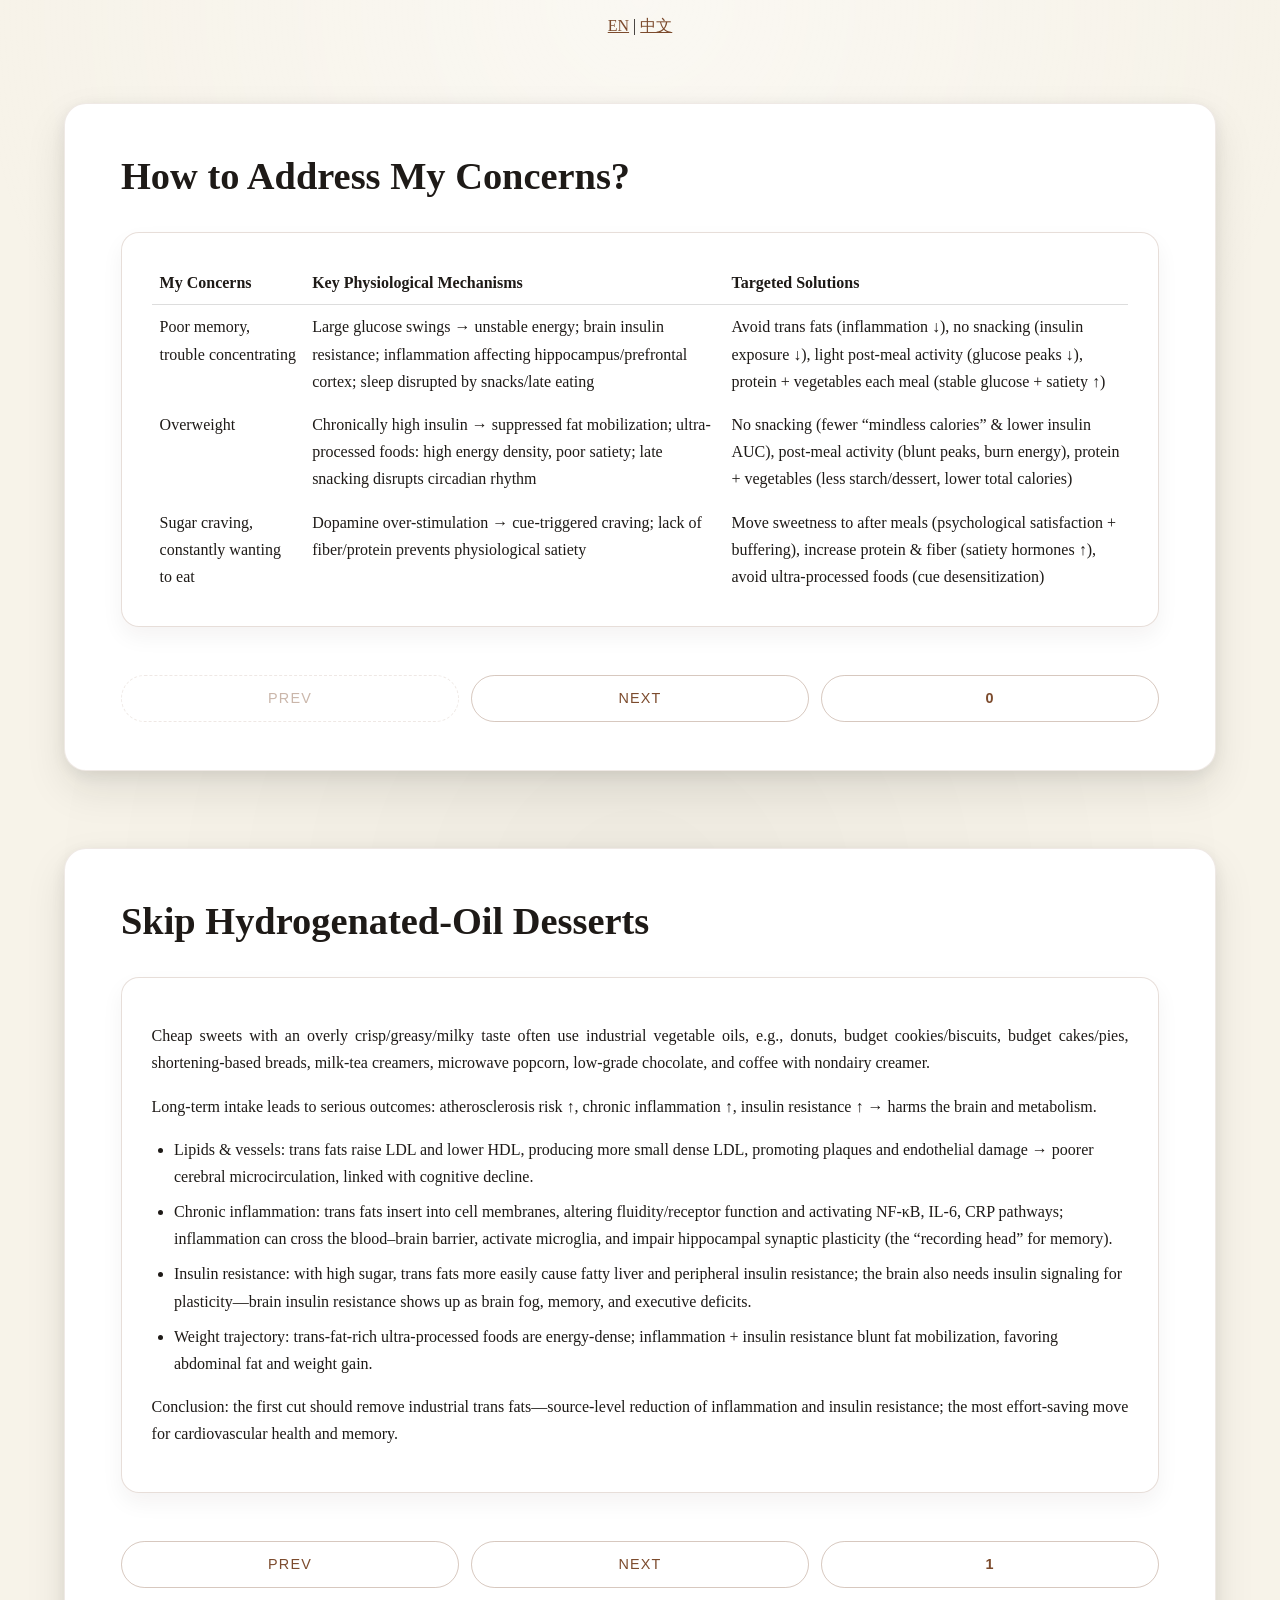
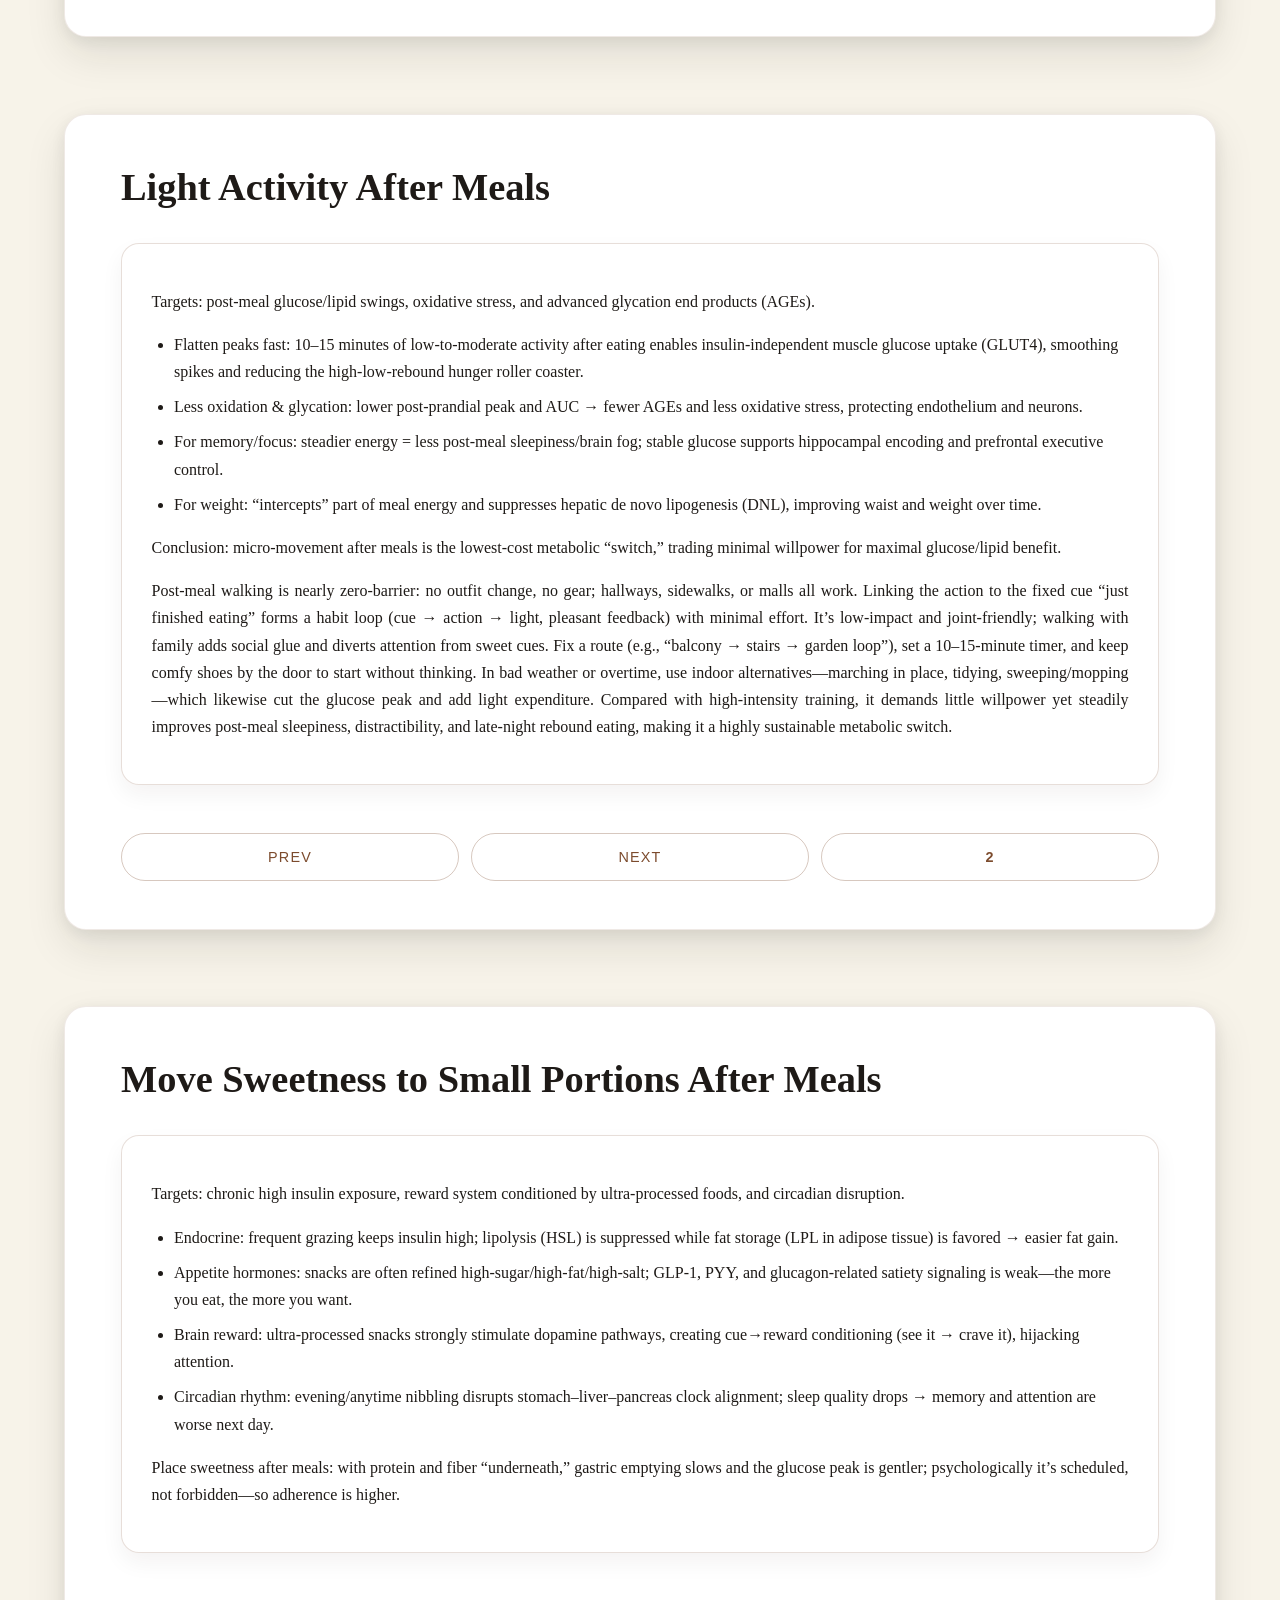
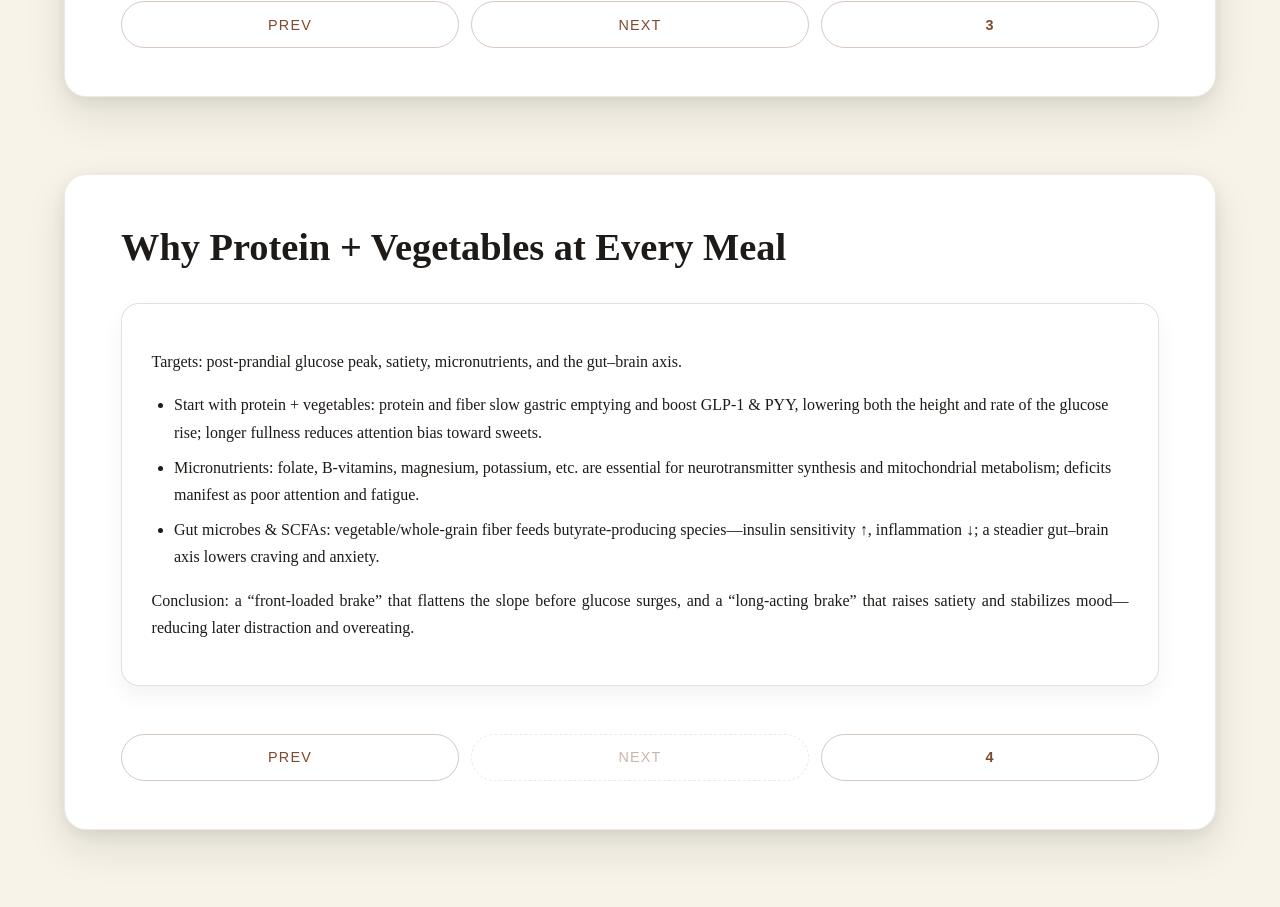
==== index.html @ 6a564cfd "Add files via upload" ====
<!DOCTYPE html>
<html lang="en">
<head>
  <meta charset="utf-8" />
  <meta name="viewport" content="width=device-width, initial-scale=1" />
  <title>Mechanisms for Memory/Focus & Weight | Slides 0–4</title>
  <link rel="stylesheet" href="styles.css" />
</head>
<body>

  <!-- Global page title (kept structurally to match input) + Language Toggle -->
  <header class="site-hero" id="top">
    <h1 class="site-title"></h1>
    <nav class="lang-toggle" aria-label="Language" style="position:relative; text-align:center; margin-top:8px;">
      <a href="#" aria-current="page">EN</a>
      <span class="divider" aria-hidden="true"> | </span>
      <a href="pageCh.html">中文</a>
    </nav>
  </header>

  <!-- Slide 0 -->
  <main class="book-page" id="slide-0">
    <header class="book-header">
      <h1>How to Address My Concerns?</h1>
    </header>

    <section class="card">
      <table style="width:100%; border-collapse:collapse;">
        <thead>
          <tr>
            <th style="text-align:left; padding:8px; border-bottom:1px solid #ddd;">My Concerns</th>
            <th style="text-align:left; padding:8px; border-bottom:1px solid #ddd;">Key Physiological Mechanisms</th>
            <th style="text-align:left; padding:8px; border-bottom:1px solid #ddd;">Targeted Solutions</th>
          </tr>
        </thead>
        <tbody>
          <tr>
            <td style="vertical-align:top; padding:8px;">Poor memory, trouble concentrating</td>
            <td style="vertical-align:top; padding:8px;">Large glucose swings → unstable energy; brain insulin resistance; inflammation affecting hippocampus/prefrontal cortex; sleep disrupted by snacks/late eating</td>
            <td style="vertical-align:top; padding:8px;">Avoid trans fats (inflammation ↓), no snacking (insulin exposure ↓), light post-meal activity (glucose peaks ↓), protein + vegetables each meal (stable glucose + satiety ↑)</td>
          </tr>
          <tr>
            <td style="vertical-align:top; padding:8px;">Overweight</td>
            <td style="vertical-align:top; padding:8px;">Chronically high insulin → suppressed fat mobilization; ultra-processed foods: high energy density, poor satiety; late snacking disrupts circadian rhythm</td>
            <td style="vertical-align:top; padding:8px;">No snacking (fewer “mindless calories” & lower insulin AUC), post-meal activity (blunt peaks, burn energy), protein + vegetables (less starch/dessert, lower total calories)</td>
          </tr>
          <tr>
            <td style="vertical-align:top; padding:8px;">Sugar craving, constantly wanting to eat</td>
            <td style="vertical-align:top; padding:8px;">Dopamine over-stimulation → cue-triggered craving; lack of fiber/protein prevents physiological satiety</td>
            <td style="vertical-align:top; padding:8px;">Move sweetness to after meals (psychological satisfaction + buffering), increase protein & fiber (satiety hormones ↑), avoid ultra-processed foods (cue desensitization)</td>
          </tr>
        </tbody>
      </table>
    </section>

    <nav class="chapter-nav bottom" aria-label="pagination">
      <span class="disabled">Prev</span>
      <a href="#slide-1">Next</a>
      <a class="index-link" href="#slide-0">0</a>
    </nav>
  </main>

  <!-- Slide 1 -->
  <main class="book-page" id="slide-1">
    <header class="book-header">
      <h1>Skip Hydrogenated-Oil Desserts</h1>
    </header>

    <section class="card">
      <p>Cheap sweets with an overly crisp/greasy/milky taste often use industrial vegetable oils, e.g., donuts, budget cookies/biscuits, budget cakes/pies, shortening-based breads, milk-tea creamers, microwave popcorn, low-grade chocolate, and coffee with nondairy creamer.</p>
      <p>Long-term intake leads to serious outcomes: atherosclerosis risk ↑, chronic inflammation ↑, insulin resistance ↑ → harms the brain and metabolism.</p>
      <ul>
        <li>Lipids & vessels: trans fats raise LDL and lower HDL, producing more small dense LDL, promoting plaques and endothelial damage → poorer cerebral microcirculation, linked with cognitive decline.</li>
        <li>Chronic inflammation: trans fats insert into cell membranes, altering fluidity/receptor function and activating NF-κB, IL-6, CRP pathways; inflammation can cross the blood–brain barrier, activate microglia, and impair hippocampal synaptic plasticity (the “recording head” for memory).</li>
        <li>Insulin resistance: with high sugar, trans fats more easily cause fatty liver and peripheral insulin resistance; the brain also needs insulin signaling for plasticity—brain insulin resistance shows up as brain fog, memory, and executive deficits.</li>
        <li>Weight trajectory: trans-fat-rich ultra-processed foods are energy-dense; inflammation + insulin resistance blunt fat mobilization, favoring abdominal fat and weight gain.</li>
      </ul>
      <p>Conclusion: the first cut should remove industrial trans fats—source-level reduction of inflammation and insulin resistance; the most effort-saving move for cardiovascular health and memory.</p>
    </section>

    <nav class="chapter-nav bottom" aria-label="pagination">
      <a href="#slide-0">Prev</a>
      <a href="#slide-2">Next</a>
      <a class="index-link" href="#slide-1">1</a>
    </nav>
  </main>

  <!-- Slide 2 -->
  <main class="book-page" id="slide-2">
    <header class="book-header">
      <h1>Light Activity After Meals</h1>
    </header>

    <section class="card">
      <p>Targets: post-meal glucose/lipid swings, oxidative stress, and advanced glycation end products (AGEs).</p>
      <ul>
        <li>Flatten peaks fast: 10–15 minutes of low-to-moderate activity after eating enables insulin-independent muscle glucose uptake (GLUT4), smoothing spikes and reducing the high-low-rebound hunger roller coaster.</li>
        <li>Less oxidation & glycation: lower post-prandial peak and AUC → fewer AGEs and less oxidative stress, protecting endothelium and neurons.</li>
        <li>For memory/focus: steadier energy = less post-meal sleepiness/brain fog; stable glucose supports hippocampal encoding and prefrontal executive control.</li>
        <li>For weight: “intercepts” part of meal energy and suppresses hepatic de novo lipogenesis (DNL), improving waist and weight over time.</li>
      </ul>
      <p>Conclusion: micro-movement after meals is the lowest-cost metabolic “switch,” trading minimal willpower for maximal glucose/lipid benefit.</p>
      <p>Post-meal walking is nearly zero-barrier: no outfit change, no gear; hallways, sidewalks, or malls all work. Linking the action to the fixed cue “just finished eating” forms a habit loop (cue → action → light, pleasant feedback) with minimal effort. It’s low-impact and joint-friendly; walking with family adds social glue and diverts attention from sweet cues. Fix a route (e.g., “balcony → stairs → garden loop”), set a 10–15-minute timer, and keep comfy shoes by the door to start without thinking. In bad weather or overtime, use indoor alternatives—marching in place, tidying, sweeping/mopping—which likewise cut the glucose peak and add light expenditure. Compared with high-intensity training, it demands little willpower yet steadily improves post-meal sleepiness, distractibility, and late-night rebound eating, making it a highly sustainable metabolic switch.</p>
    </section>

    <nav class="chapter-nav bottom" aria-label="pagination">
      <a href="#slide-1">Prev</a>
      <a href="#slide-3">Next</a>
      <a class="index-link" href="#slide-2">2</a>
    </nav>
  </main>

  <!-- Slide 3 -->
  <main class="book-page" id="slide-3">
    <header class="book-header">
      <h1>Move Sweetness to Small Portions After Meals</h1>
    </header>

    <section class="card">
      <p>Targets: chronic high insulin exposure, reward system conditioned by ultra-processed foods, and circadian disruption.</p>
      <ul>
        <li>Endocrine: frequent grazing keeps insulin high; lipolysis (HSL) is suppressed while fat storage (LPL in adipose tissue) is favored → easier fat gain.</li>
        <li>Appetite hormones: snacks are often refined high-sugar/high-fat/high-salt; GLP-1, PYY, and glucagon-related satiety signaling is weak—the more you eat, the more you want.</li>
        <li>Brain reward: ultra-processed snacks strongly stimulate dopamine pathways, creating cue→reward conditioning (see it → crave it), hijacking attention.</li>
        <li>Circadian rhythm: evening/anytime nibbling disrupts stomach–liver–pancreas clock alignment; sleep quality drops → memory and attention are worse next day.</li>
      </ul>
      <p>Place sweetness after meals: with protein and fiber “underneath,” gastric emptying slows and the glucose peak is gentler; psychologically it’s scheduled, not forbidden—so adherence is higher.</p>
    </section>

    <nav class="chapter-nav bottom" aria-label="pagination">
      <a href="#slide-2">Prev</a>
      <a href="#slide-4">Next</a>
      <a class="index-link" href="#slide-3">3</a>
    </nav>
  </main>

  <!-- Slide 4 -->
  <main class="book-page" id="slide-4">
    <header class="book-header">
      <h1>Why Protein + Vegetables at Every Meal</h1>
    </header>

    <section class="card">
      <p>Targets: post-prandial glucose peak, satiety, micronutrients, and the gut–brain axis.</p>
      <ul>
        <li>Start with protein + vegetables: protein and fiber slow gastric emptying and boost GLP-1 & PYY, lowering both the height and rate of the glucose rise; longer fullness reduces attention bias toward sweets.</li>
        <li>Micronutrients: folate, B-vitamins, magnesium, potassium, etc. are essential for neurotransmitter synthesis and mitochondrial metabolism; deficits manifest as poor attention and fatigue.</li>
        <li>Gut microbes & SCFAs: vegetable/whole-grain fiber feeds butyrate-producing species—insulin sensitivity ↑, inflammation ↓; a steadier gut–brain axis lowers craving and anxiety.</li>
      </ul>
      <p>Conclusion: a “front-loaded brake” that flattens the slope before glucose surges, and a “long-acting brake” that raises satiety and stabilizes mood—reducing later distraction and overeating.</p>
    </section>

    <nav class="chapter-nav bottom" aria-label="pagination">
      <a href="#slide-3">Prev</a>
      <span class="disabled">Next</span>
      <a class="index-link" href="#slide-4">4</a>
    </nav>
  </main>

</body>
</html>
---- styles.css ----
﻿:root {
  --paper: #f7f3e9;
  --page: #ffffff;
  --ink: #1e1a17;
  --muted: #655f58;
  --accent: #7c4b2d;
  --accent-light: #b37a52;
  --heading-font: 'Palatino Linotype', 'Book Antiqua', Palatino, serif;
  --body-font: 'Georgia', 'Times New Roman', serif;
  --sans-font: 'Segoe UI', 'Gill Sans', 'Helvetica Neue', Arial, sans-serif;
  --page-width: min(1520px, 90vw);
}

* {
  box-sizing: border-box;
}

body {
  margin: 0;
  padding: 0;
  font-family: var(--body-font);
  background: var(--paper);
  color: var(--ink);
  line-height: 1.7;
}

body::before {
  content: '';
  position: fixed;
  inset: 0;
  background: radial-gradient(circle at top, rgba(255, 255, 255, 0.45), transparent 60%),
              radial-gradient(circle at bottom, rgba(0, 0, 0, 0.04), transparent 55%);
  pointer-events: none;
  z-index: -2;
}

main.book-page {
  max-width: var(--page-width);
  margin: clamp(2.5rem, 5vw, 4rem) auto clamp(3rem, 6vw, 5rem);
  background: var(--page);
  padding: clamp(2.25rem, 5vw, 3rem) clamp(2rem, 6vw, 3.5rem);
  box-shadow: 0 18px 40px rgba(30, 26, 23, 0.1), 0 4px 18px rgba(30, 26, 23, 0.08);
  border-radius: 22px;
  border: 1px solid rgba(124, 75, 45, 0.12);
}

header.book-header {
  margin-bottom: 2rem;
}

header.book-header p.lead {
  font-family: var(--sans-font);
  text-transform: uppercase;
  letter-spacing: 0.18em;
  font-size: 0.8rem;
  color: var(--accent-light);
  margin-bottom: 0.5rem;
}

h1, h2, h3, h4, h5 {
  font-family: var(--heading-font);
  color: var(--ink);
  line-height: 1.25;
  margin: 0;
}

h1 {
  font-size: clamp(2rem, 3vw, 2.4rem);
  margin-bottom: 0.75rem;
}

h2 {
  font-size: clamp(1.5rem, 2.5vw, 1.9rem);
  margin-top: 2.5rem;
  margin-bottom: 0.75rem;
}

h3 {
  font-size: clamp(1.3rem, 2vw, 1.6rem);
  margin-top: 2rem;
  margin-bottom: 0.5rem;
}

p {
  margin: 1rem 0;
  text-align: justify;
  text-justify: inter-word;
}

strong {
  color: var(--accent);
}

hr {
  border: none;
  border-top: 1px solid rgba(101, 95, 88, 0.2);
  margin: 2.5rem 0;
}

.chapter-nav {
  display: flex;
  flex-wrap: wrap;
  align-items: center;
  justify-content: space-between;
  gap: 0.75rem;
  font-family: var(--sans-font);
  margin-bottom: 2rem;
}

.chapter-nav.bottom {
  margin-top: 3rem;
  margin-bottom: 0;
}

.chapter-nav a,
.chapter-nav span {
  flex: 1 1 30%;
  min-width: 150px;
  text-align: center;
  padding: 0.65rem 0.8rem;
  border-radius: 999px;
  border: 1px solid rgba(124, 75, 45, 0.3);
  color: var(--accent);
  text-decoration: none;
  font-size: 0.9rem;
  letter-spacing: 0.08em;
  text-transform: uppercase;
  transition: background-color 0.2s ease, color 0.2s ease, border-color 0.2s ease;
}

.chapter-nav a:hover,
.chapter-nav a:focus-visible {
  background: rgba(124, 75, 45, 0.08);
  border-color: rgba(124, 75, 45, 0.5);
  outline: none;
}

.chapter-nav .index-link {
  font-weight: 600;
}

.chapter-nav .disabled {
  opacity: 0.4;
  border-style: dashed;
  cursor: default;
}

.chapter-nav .disabled:hover {
  background: transparent;
  border-color: rgba(124, 75, 45, 0.3);
}

a {
  color: var(--accent);
}

a:hover,
a:focus-visible {
  color: var(--accent-light);
}

ul, ol {
  padding-left: 1.4rem;
  margin: 1rem 0;
}

li {
  margin-bottom: 0.5rem;
}

blockquote {
  margin: 1.5rem 0;
  padding: 1.25rem 1.5rem;
  background: rgba(124, 75, 45, 0.06);
  border-left: 4px solid rgba(124, 75, 45, 0.3);
}

footer.site-footer {
  text-align: center;
  font-size: 0.9rem;
  color: var(--muted);
  font-family: var(--sans-font);
  margin-top: 4rem;
}

footer.site-footer p {
  margin: 0.5rem 0;
}

.table-of-contents {
  margin-top: 1.5rem;
}

.table-of-contents ol {
  list-style: none;
  padding: 0;
  margin: 0;
  counter-reset: chapter;
}

.table-of-contents li {
  counter-increment: chapter;
  display: flex;
  justify-content: space-between;
  align-items: baseline;
  padding: 0.75rem 1rem;
  margin-bottom: 0.5rem;
  border-radius: 14px;
  border: 1px solid rgba(101, 95, 88, 0.18);
  background: rgba(255, 255, 255, 0.7);
}

.table-of-contents li span.chapter-number::before {
  content: 'Chapter ' counter(chapter) ' - ';
  font-family: var(--sans-font);
  font-size: 0.85rem;
  letter-spacing: 0.08em;
  color: var(--accent-light);
  text-transform: uppercase;
}

.table-of-contents a {
  text-decoration: none;
  font-weight: 600;
  font-family: var(--heading-font);
  color: var(--ink);
  transition: color 0.2s ease;
}

.table-of-contents a:hover,
.table-of-contents a:focus-visible {
  color: var(--accent);
}

.table-of-contents .placeholder {
  font-style: italic;
  color: var(--muted);
}

.table-of-contents li.placeholder {
  background: rgba(244, 238, 229, 0.6);
  border-style: dashed;
}

.grid {
  display: grid;
  gap: 2rem;
  margin-top: 2rem;
  grid-template-columns: 1fr;
}

section.card {
  background: rgba(255, 255, 255, 0.78);
  border: 1px solid rgba(124, 75, 45, 0.18);
  border-radius: 18px;
  padding: 1.75rem 1.85rem;
  box-shadow: 0 10px 22px rgba(30, 26, 23, 0.05);
}

section.card h2 {
  margin-top: 0;
}

.formula {
  margin: 0.8rem 0 1.2rem;
  font-size: 1.02rem;
}

.muted {
  color: var(--muted);
}

.ex {
  background: rgba(124, 75, 45, 0.06);
  border: 1px dashed rgba(124, 75, 45, 0.3);
  border-radius: 14px;
  padding: 1rem 1.2rem;
  font-family: 'Courier New', Courier, monospace;
  font-size: 0.97rem;
  overflow-x: auto;
  margin: 1rem 0 0.5rem;
}

ul.tight {
  margin: 0.4rem 0 1.1rem 1.2rem;
}

section + section {
  margin-top: 2.5rem;
}

.table-of-contents .chapter-entry {
  flex: 1;
  margin-left: 1rem;
}

.table-of-contents .chapter-entry p {
  margin: 0.4rem 0 0;
  font-size: 0.95rem;
  font-family: var(--sans-font);
  color: var(--muted);
  text-align: left;
  letter-spacing: 0.01em;
}

.table-of-contents li.placeholder .chapter-entry {
  color: var(--muted);
}

figure {
  margin: 2rem 0;
}

figcaption {
  text-align: center;
  font-size: 0.9rem;
  color: var(--muted);
  margin-top: 0.5rem;
  font-family: var(--sans-font);
}

@media (max-width: 640px) {
  main.book-page {
    margin: 1.5rem auto 2.5rem;
    padding: 1.75rem 1.5rem 2.25rem;
    border-radius: 18px;
  }

  .chapter-nav {
    flex-direction: column;
    align-items: stretch;
  }

  .chapter-nav a,
  .chapter-nav span {
    width: 100%;
  }

  p {
    text-align: left;
  }

  .table-of-contents li {
    flex-direction: column;
    align-items: flex-start;
    gap: 0.4rem;
  }

  .table-of-contents li span.chapter-number::before {
    display: block;
  }
}

details {
  margin: 1rem 0 1.2rem;
  padding: 0.9rem 1rem 1rem;
  background: rgba(124, 75, 45, 0.05);
  border: 1px solid rgba(124, 75, 45, 0.16);
  border-radius: 14px;
}

details summary {
  cursor: pointer;
  font-family: var(--sans-font);
  font-weight: 600;
  color: var(--accent);
  letter-spacing: 0.08em;
  text-transform: uppercase;
  font-size: 0.85rem;
  margin-bottom: 0.6rem;
}

details[open] summary {
  color: var(--accent-light);
}

details summary::marker {
  display: none;
}
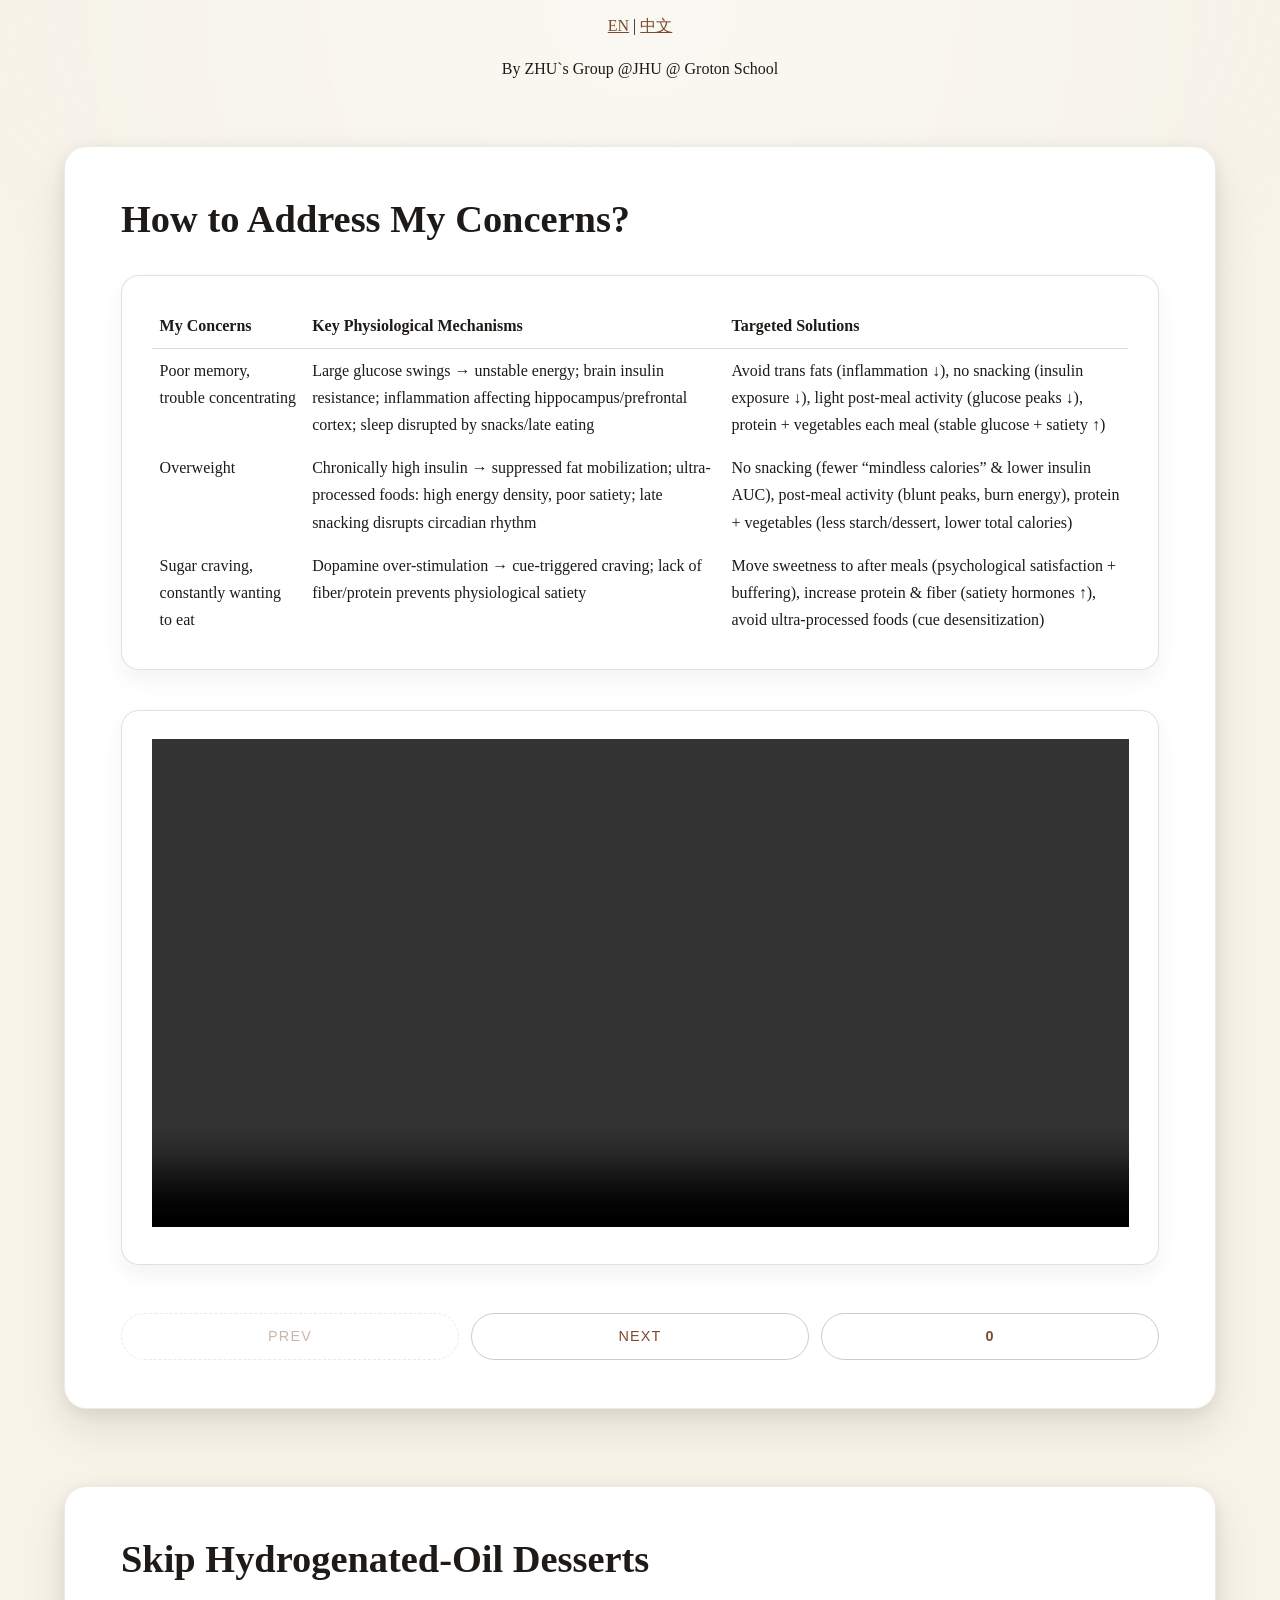
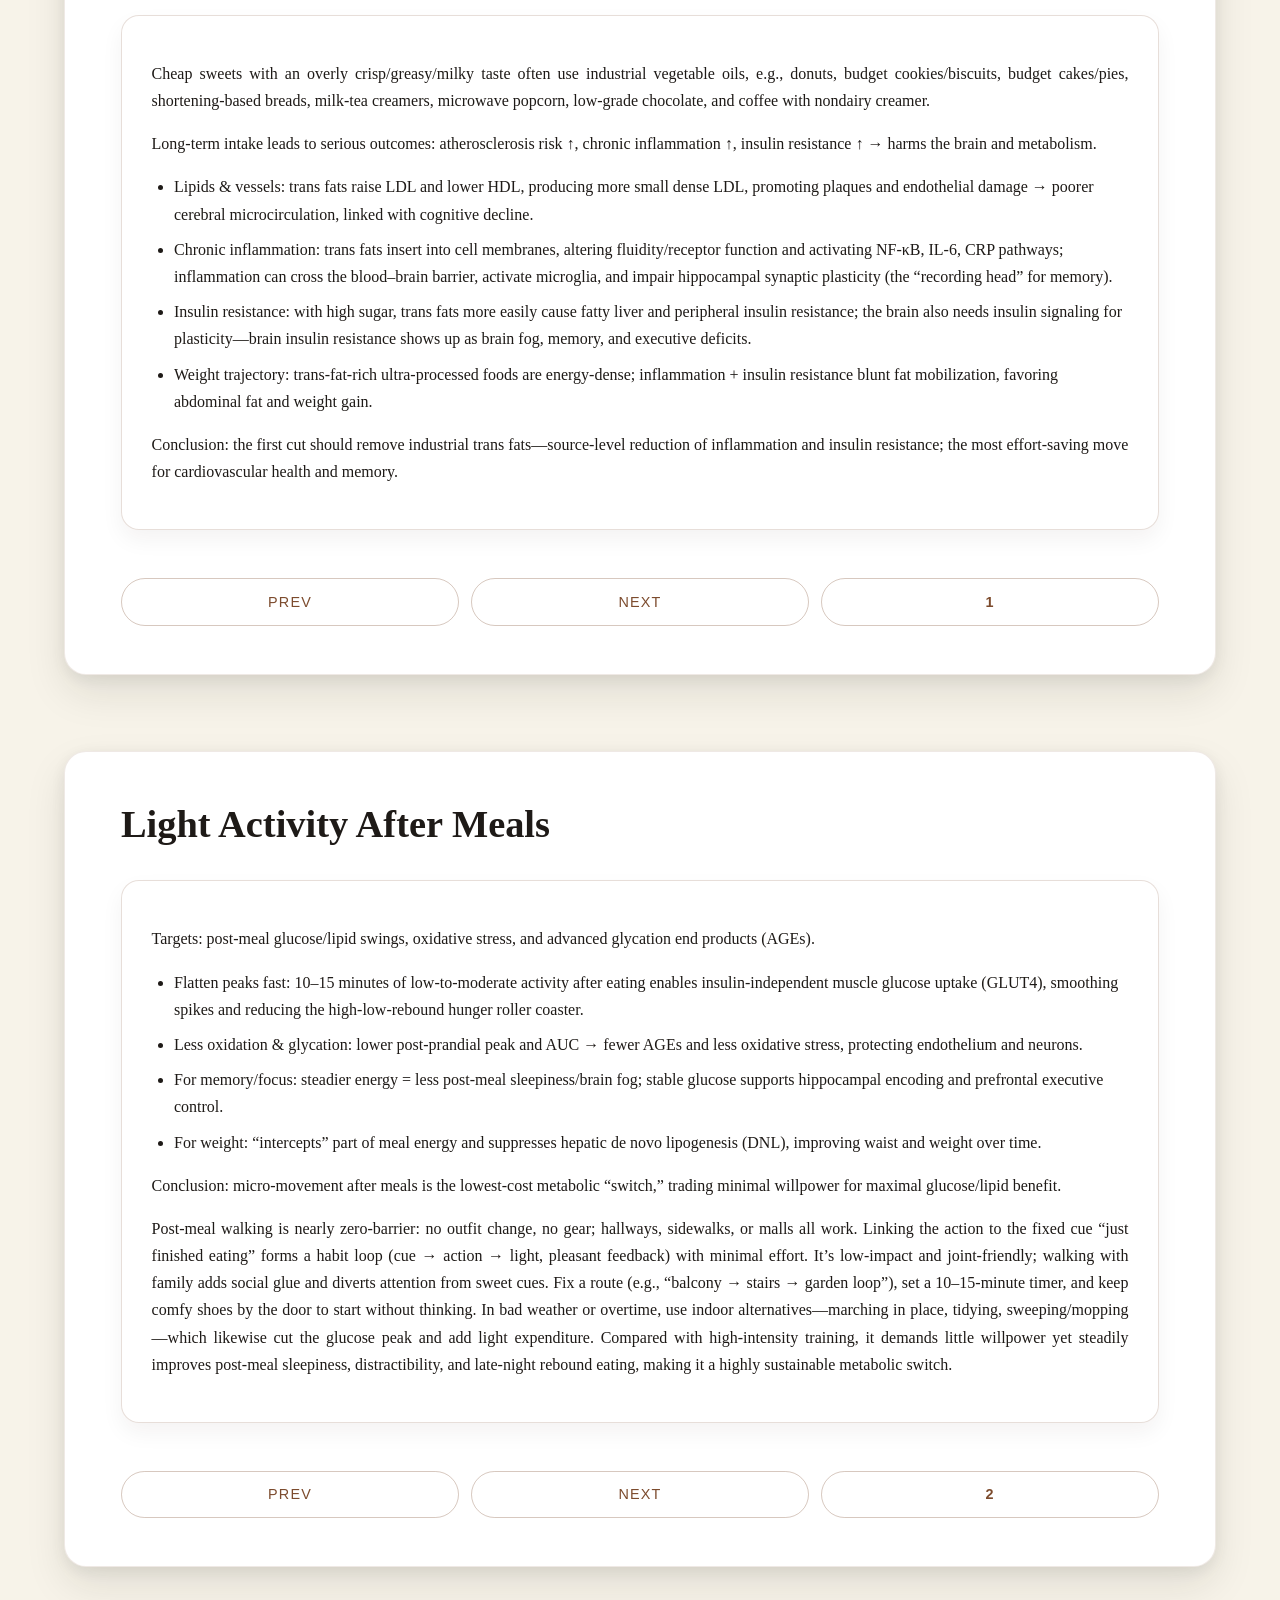
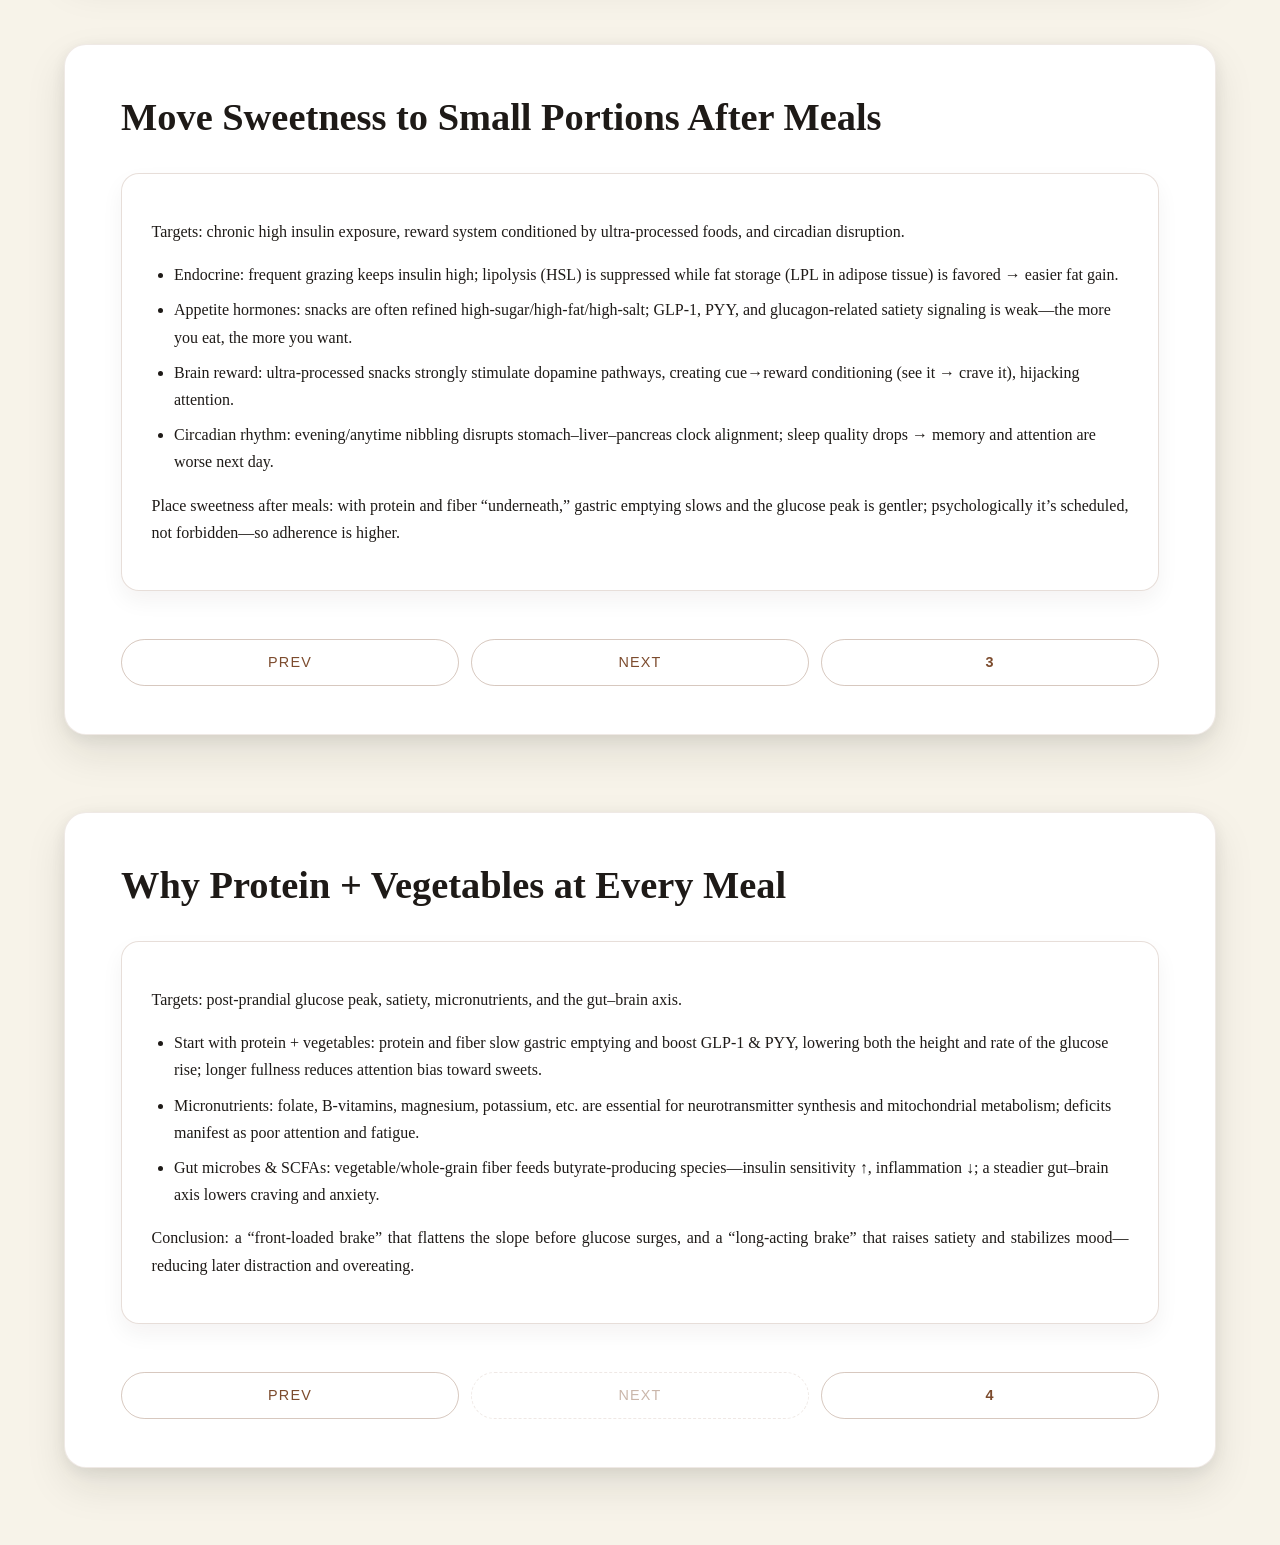
==== commit 2e52095f: "Add files via upload" ====
--- a/index.html
+++ b/index.html
@@ -16,6 +16,7 @@
       <span class="divider" aria-hidden="true"> | </span>
       <a href="pageCh.html">中文</a>
     </nav>
+    <p class="center-text">By ZHU`s Group @JHU @ Groton School</p>
   </header>
 
   <!-- Slide 0 -->
@@ -42,15 +43,25 @@
           <tr>
             <td style="vertical-align:top; padding:8px;">Overweight</td>
             <td style="vertical-align:top; padding:8px;">Chronically high insulin → suppressed fat mobilization; ultra-processed foods: high energy density, poor satiety; late snacking disrupts circadian rhythm</td>
-            <td style="vertical-align:top; padding:8px;">No snacking (fewer “mindless calories” & lower insulin AUC), post-meal activity (blunt peaks, burn energy), protein + vegetables (less starch/dessert, lower total calories)</td>
+            <td style="vertical-align:top; padding:8px;">No snacking (fewer “mindless calories” &amp; lower insulin AUC), post-meal activity (blunt peaks, burn energy), protein + vegetables (less starch/dessert, lower total calories)</td>
           </tr>
           <tr>
             <td style="vertical-align:top; padding:8px;">Sugar craving, constantly wanting to eat</td>
             <td style="vertical-align:top; padding:8px;">Dopamine over-stimulation → cue-triggered craving; lack of fiber/protein prevents physiological satiety</td>
-            <td style="vertical-align:top; padding:8px;">Move sweetness to after meals (psychological satisfaction + buffering), increase protein & fiber (satiety hormones ↑), avoid ultra-processed foods (cue desensitization)</td>
+            <td style="vertical-align:top; padding:8px;">Move sweetness to after meals (psychological satisfaction + buffering), increase protein &amp; fiber (satiety hormones ↑), avoid ultra-processed foods (cue desensitization)</td>
           </tr>
         </tbody>
       </table>
+    </section>
+
+    <!-- Video just below Slide 0 -->
+    <section class="card">
+      <div class="media">
+        <video controls playsinline preload="metadata" style="width:100%; max-width:100%; height:auto;">
+          <source src="Reset_Your_Brain_%26_Body.mp4" type="video/mp4" />
+          Your browser does not support HTML5 video. <a href="Reset_Your_Brain_%26_Body.mp4">Download the video</a>.
+        </video>
+      </div>
     </section>
 
     <nav class="chapter-nav bottom" aria-label="pagination">
@@ -70,7 +81,7 @@
       <p>Cheap sweets with an overly crisp/greasy/milky taste often use industrial vegetable oils, e.g., donuts, budget cookies/biscuits, budget cakes/pies, shortening-based breads, milk-tea creamers, microwave popcorn, low-grade chocolate, and coffee with nondairy creamer.</p>
       <p>Long-term intake leads to serious outcomes: atherosclerosis risk ↑, chronic inflammation ↑, insulin resistance ↑ → harms the brain and metabolism.</p>
       <ul>
-        <li>Lipids & vessels: trans fats raise LDL and lower HDL, producing more small dense LDL, promoting plaques and endothelial damage → poorer cerebral microcirculation, linked with cognitive decline.</li>
+        <li>Lipids &amp; vessels: trans fats raise LDL and lower HDL, producing more small dense LDL, promoting plaques and endothelial damage → poorer cerebral microcirculation, linked with cognitive decline.</li>
         <li>Chronic inflammation: trans fats insert into cell membranes, altering fluidity/receptor function and activating NF-κB, IL-6, CRP pathways; inflammation can cross the blood–brain barrier, activate microglia, and impair hippocampal synaptic plasticity (the “recording head” for memory).</li>
         <li>Insulin resistance: with high sugar, trans fats more easily cause fatty liver and peripheral insulin resistance; the brain also needs insulin signaling for plasticity—brain insulin resistance shows up as brain fog, memory, and executive deficits.</li>
         <li>Weight trajectory: trans-fat-rich ultra-processed foods are energy-dense; inflammation + insulin resistance blunt fat mobilization, favoring abdominal fat and weight gain.</li>
@@ -95,7 +106,7 @@
       <p>Targets: post-meal glucose/lipid swings, oxidative stress, and advanced glycation end products (AGEs).</p>
       <ul>
         <li>Flatten peaks fast: 10–15 minutes of low-to-moderate activity after eating enables insulin-independent muscle glucose uptake (GLUT4), smoothing spikes and reducing the high-low-rebound hunger roller coaster.</li>
-        <li>Less oxidation & glycation: lower post-prandial peak and AUC → fewer AGEs and less oxidative stress, protecting endothelium and neurons.</li>
+        <li>Less oxidation &amp; glycation: lower post-prandial peak and AUC → fewer AGEs and less oxidative stress, protecting endothelium and neurons.</li>
         <li>For memory/focus: steadier energy = less post-meal sleepiness/brain fog; stable glucose supports hippocampal encoding and prefrontal executive control.</li>
         <li>For weight: “intercepts” part of meal energy and suppresses hepatic de novo lipogenesis (DNL), improving waist and weight over time.</li>
       </ul>
@@ -143,9 +154,9 @@
     <section class="card">
       <p>Targets: post-prandial glucose peak, satiety, micronutrients, and the gut–brain axis.</p>
       <ul>
-        <li>Start with protein + vegetables: protein and fiber slow gastric emptying and boost GLP-1 & PYY, lowering both the height and rate of the glucose rise; longer fullness reduces attention bias toward sweets.</li>
+        <li>Start with protein + vegetables: protein and fiber slow gastric emptying and boost GLP-1 &amp; PYY, lowering both the height and rate of the glucose rise; longer fullness reduces attention bias toward sweets.</li>
         <li>Micronutrients: folate, B-vitamins, magnesium, potassium, etc. are essential for neurotransmitter synthesis and mitochondrial metabolism; deficits manifest as poor attention and fatigue.</li>
-        <li>Gut microbes & SCFAs: vegetable/whole-grain fiber feeds butyrate-producing species—insulin sensitivity ↑, inflammation ↓; a steadier gut–brain axis lowers craving and anxiety.</li>
+        <li>Gut microbes &amp; SCFAs: vegetable/whole-grain fiber feeds butyrate-producing species—insulin sensitivity ↑, inflammation ↓; a steadier gut–brain axis lowers craving and anxiety.</li>
       </ul>
       <p>Conclusion: a “front-loaded brake” that flattens the slope before glucose surges, and a “long-acting brake” that raises satiety and stabilizes mood—reducing later distraction and overeating.</p>
     </section>
--- a/styles.css
+++ b/styles.css
@@ -135,6 +135,10 @@
   outline: none;
 }
 
+.center-text {
+  text-align: center;
+}
+
 .chapter-nav .index-link {
   font-weight: 600;
 }
